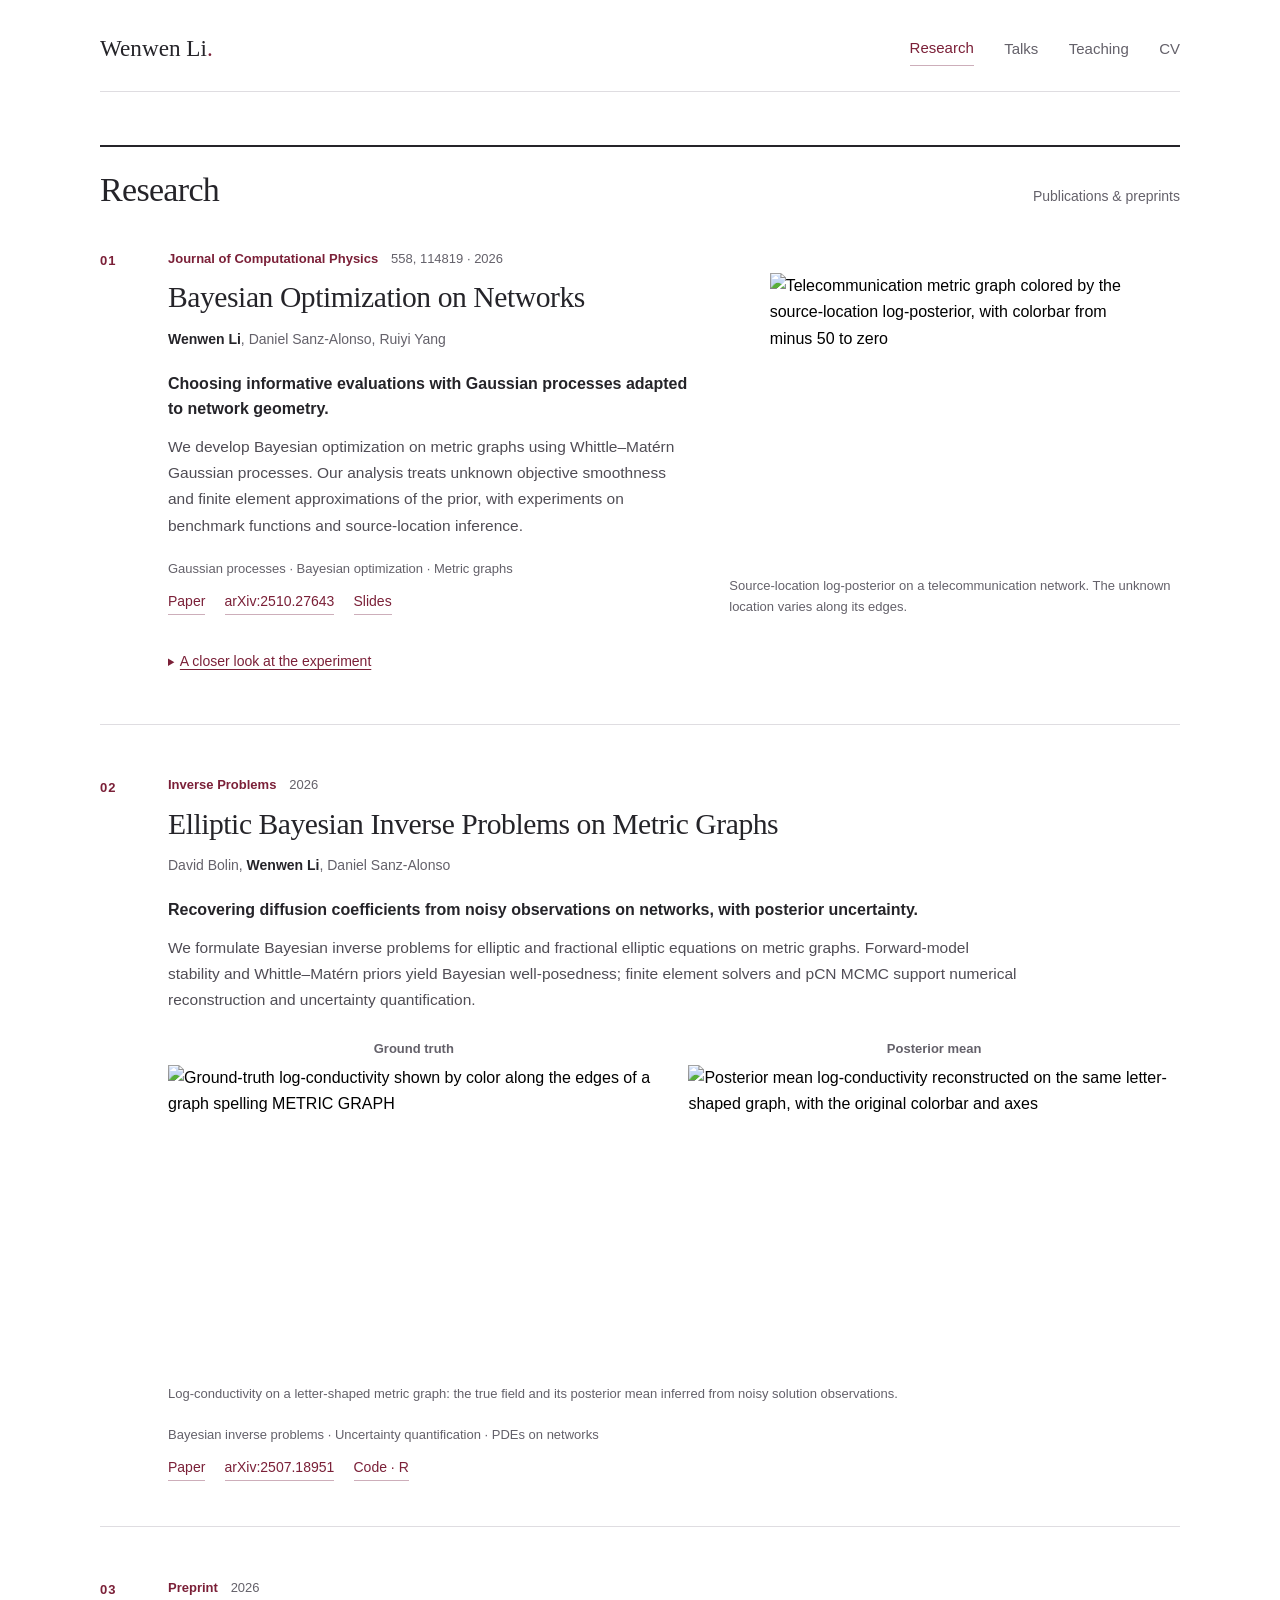
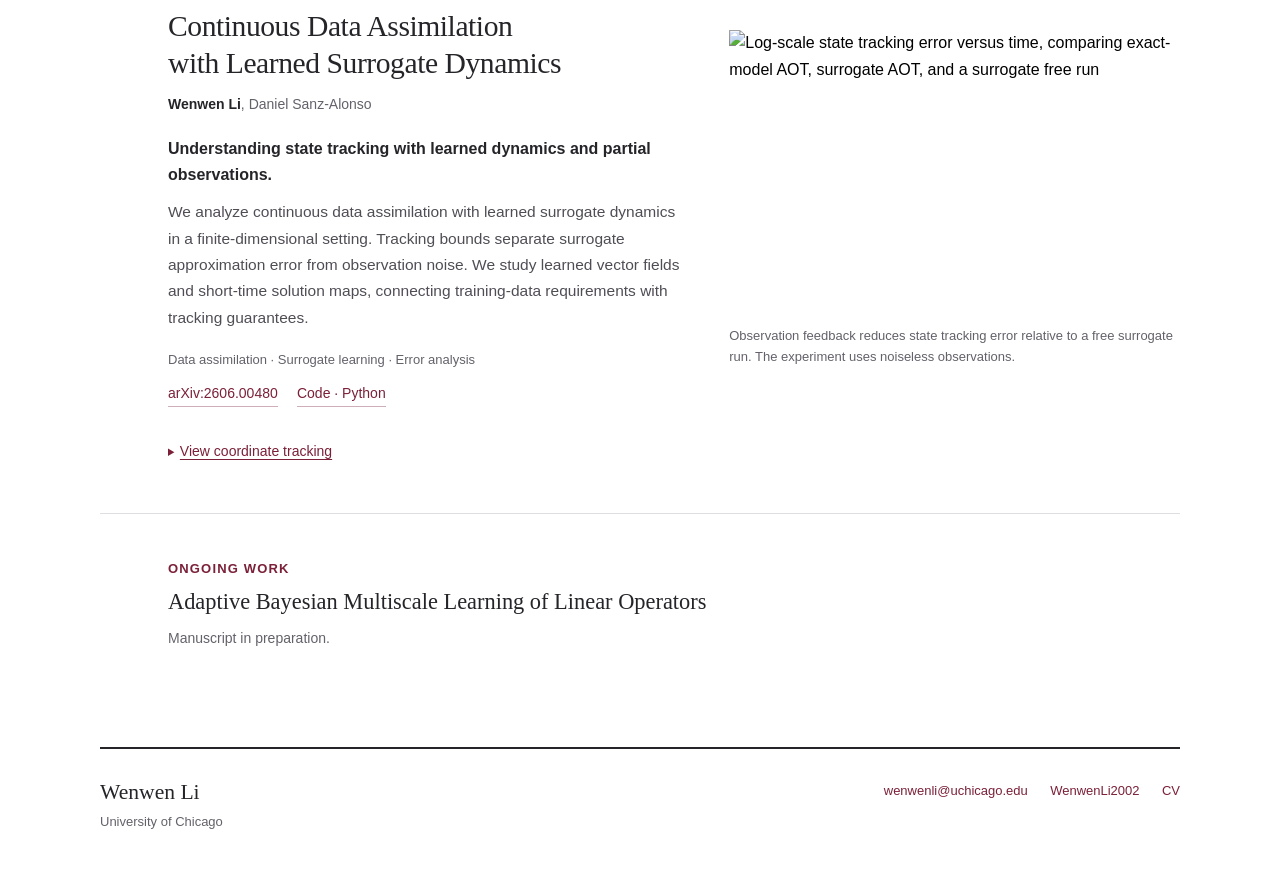
==== research.html @ 361564a6 "Add academic website pages and original editorial layout" ====
<!doctype html>
<html lang="en">
<head>
  <meta charset="utf-8">
  <meta name="viewport" content="width=device-width, initial-scale=1">
  <meta name="color-scheme" content="light">
  <title>Research · Wenwen Li</title>
  <meta name="description" content="Publications and preprints by Wenwen Li: Bayesian optimization on networks, elliptic Bayesian inverse problems, and continuous data assimilation with learned surrogate dynamics.">
  <link rel="canonical" href="https://wenwenli2002.github.io/research.html">
  <meta property="og:type" content="website">
  <meta property="og:title" content="Research · Wenwen Li">
  <meta property="og:description" content="Publications and preprints by Wenwen Li: Bayesian optimization on networks, elliptic Bayesian inverse problems, and continuous data assimilation with learned surrogate dynamics.">
  <meta property="og:url" content="https://wenwenli2002.github.io/research.html">
  <link rel="icon" type="image/svg+xml" href="data:image/svg+xml,%3Csvg xmlns='http://www.w3.org/2000/svg' viewBox='0 0 64 64'%3E%3Crect width='64' height='64' rx='8' fill='%237b2038'/%3E%3Ctext x='32' y='43' text-anchor='middle' fill='white' font-family='Georgia,serif' font-size='32'%3EWL%3C/text%3E%3C/svg%3E">
  <link rel="stylesheet" href="styles.css">
  <script src="site.js" defer></script>

  <script type="application/ld+json">{"@context": "https://schema.org", "@type": "WebPage", "name": "Research \u00b7 Wenwen Li", "url": "https://wenwenli2002.github.io/research.html", "mainEntity": {"@type": "Person", "name": "Wenwen Li", "url": "https://wenwenli2002.github.io/", "email": "mailto:wenwenli@uchicago.edu", "jobTitle": "PhD student", "affiliation": {"@type": "CollegeOrUniversity", "name": "University of Chicago"}, "sameAs": ["https://github.com/WenwenLi2002"]}}</script>
</head>
<body>
  <a class="skip-link" href="#main">Skip to content</a>
  <header class="site-header wrap">
    <a class="signature" href="index.html" aria-label="Wenwen Li, home">Wenwen Li<span class="signature-mark" aria-hidden="true">.</span></a>
    <nav aria-label="Main navigation">
      <a href="research.html" aria-current="page">Research</a>
      <a href="talks.html">Talks</a>
      <a href="teaching.html">Teaching</a>
      <a href="cv.html">CV</a>
    </nav>
  </header>
  <main id="main" class="wrap page-section">
    <section id="research" class="research" aria-labelledby="research-heading">
      <div class="section-heading">
        <h1 id="research-heading">Research</h1>
        <p>Publications &amp; preprints</p>
      </div>

      <article class="publication" aria-labelledby="bo-title">
        <div class="article-index" aria-hidden="true">01</div>
        <div class="article-main">
          <div class="research-grid">
            <div class="research-copy">
              <p class="venue"><a href="https://www.sciencedirect.com/science/article/abs/pii/S0021999126001695" target="_blank" rel="noopener">Journal of Computational Physics</a><span>558, 114819 · 2026</span></p>
              <h2 id="bo-title">Bayesian Optimization on Networks</h2>
              <p class="authors"><strong>Wenwen Li</strong>, <a href="https://sites.google.com/a/uchicago.edu/sanz-alonso/" target="_blank" rel="noopener">Daniel Sanz-Alonso</a>, <a href="https://ruiyiyang.github.io/" target="_blank" rel="noopener">Ruiyi Yang</a></p>
              <p class="takeaway">Choosing informative evaluations with Gaussian processes adapted to network geometry.</p>
              <p class="description">We develop Bayesian optimization on metric graphs using Whittle–Matérn Gaussian processes. Our analysis treats unknown objective smoothness and finite element approximations of the prior, with experiments on benchmark functions and source-location inference.</p>
              <p class="topics">Gaussian processes · Bayesian optimization · Metric graphs</p>
              <div class="paper-links">
                <a href="https://www.sciencedirect.com/science/article/abs/pii/S0021999126001695" target="_blank" rel="noopener">Paper</a>
                <a href="https://arxiv.org/abs/2510.27643" target="_blank" rel="noopener">arXiv:2510.27643</a>
                <a href="assets/Bayesian-Optimization-on-Networks-SIAM-AN26.pdf" target="_blank" rel="noopener">Slides</a>
              </div>
            </div>
            <figure class="research-figure network-figure">
              <button class="figure-button" data-figure="assets/bo-network.png" data-caption="Log-posterior for source-location inference on a telecommunication network. The unknown location varies continuously along the network’s edges." aria-label="Enlarge the network log-posterior figure">
                <img src="assets/bo-network.png" alt="Telecommunication metric graph colored by the source-location log-posterior, with colorbar from minus 50 to zero" width="455" height="357" loading="lazy">
              </button>
              <figcaption>Source-location log-posterior on a telecommunication network. The unknown location varies along its edges.</figcaption>
            </figure>
          </div>
          <details class="experiment-detail">
            <summary>A closer look at the experiment</summary>
            <div class="experiment-content">
              <button class="figure-button small-result" data-figure="assets/bo-reach-rate.png" data-caption="GP–TS reach rates in the network source-location experiment: 96% for the graph-based SPDE prior and 14% for the Euclidean prior." aria-label="Enlarge the GP–TS reach-rate comparison">
                <img src="assets/bo-reach-rate.png" alt="GP–TS reach-rate comparison: Euclidean prior 14 percent, graph-based SPDE prior 96 percent" width="305" height="294" loading="lazy">
              </button>
              <p>In this source-location experiment, Gaussian process Thompson sampling with the graph-based prior reaches the prescribed regret tolerance in <strong>96% of trials</strong>, compared with <strong>14%</strong> for the Euclidean prior. This comparison illustrates the value of respecting the domain’s geometry in this setting.</p>
            </div>
          </details>
        </div>
      </article>

      <article class="publication" aria-labelledby="elliptic-title">
        <div class="article-index" aria-hidden="true">02</div>
        <div class="article-main">
          <div class="article-heading">
            <p class="venue"><a href="https://doi.org/10.1088/1361-6420/ae544e" target="_blank" rel="noopener">Inverse Problems</a><span>2026</span></p>
            <h2 id="elliptic-title">Elliptic Bayesian Inverse Problems on Metric Graphs</h2>
            <p class="authors"><a href="https://www.kaust.edu.sa/en/study/faculty/david-bolin" target="_blank" rel="noopener">David Bolin</a>, <strong>Wenwen Li</strong>, <a href="https://sites.google.com/a/uchicago.edu/sanz-alonso/" target="_blank" rel="noopener">Daniel Sanz-Alonso</a></p>
          </div>
          <p class="takeaway">Recovering diffusion coefficients from noisy observations on networks, with posterior uncertainty.</p>
          <p class="description wide-copy">We formulate Bayesian inverse problems for elliptic and fractional elliptic equations on metric graphs. Forward-model stability and Whittle–Matérn priors yield Bayesian well-posedness; finite element solvers and pCN MCMC support numerical reconstruction and uncertainty quantification.</p>
          <div class="paired-figures">
            <figure class="research-figure">
              <p class="figure-label">Ground truth</p>
              <button class="figure-button" data-figure="assets/elliptic-truth.png" data-caption="Ground-truth log-conductivity u on the letter-shaped metric graph." aria-label="Enlarge the ground-truth log-conductivity figure">
                <img src="assets/elliptic-truth.png" alt="Ground-truth log-conductivity shown by color along the edges of a graph spelling METRIC GRAPH" width="1150" height="722" loading="lazy">
              </button>
            </figure>
            <figure class="research-figure">
              <p class="figure-label">Posterior mean</p>
              <button class="figure-button" data-figure="assets/elliptic-posterior.png" data-caption="Posterior mean of the log-conductivity u, inferred from noisy solution observations." aria-label="Enlarge the posterior mean reconstruction">
                <img src="assets/elliptic-posterior.png" alt="Posterior mean log-conductivity reconstructed on the same letter-shaped graph, with the original colorbar and axes" width="1150" height="722" loading="lazy">
              </button>
            </figure>
          </div>
          <p class="shared-caption">Log-conductivity on a letter-shaped metric graph: the true field and its posterior mean inferred from noisy solution observations.</p>
          <p class="topics">Bayesian inverse problems · Uncertainty quantification · PDEs on networks</p>
          <div class="paper-links">
            <a href="https://doi.org/10.1088/1361-6420/ae544e" target="_blank" rel="noopener">Paper</a>
            <a href="https://arxiv.org/abs/2507.18951" target="_blank" rel="noopener">arXiv:2507.18951</a>
            <a href="https://github.com/WenwenLi2002/Bayesian-Inverse-Problems-on-Metric-Graphs" target="_blank" rel="noopener" aria-label="R reference code for elliptic Bayesian inverse problems">Code · R</a>
          </div>
        </div>
      </article>

      <article class="publication" aria-labelledby="cda-title">
        <div class="article-index" aria-hidden="true">03</div>
        <div class="article-main">
          <div class="research-grid">
            <div class="research-copy">
              <p class="venue">Preprint<span>2026</span></p>
              <h2 id="cda-title">Continuous Data Assimilation with Learned Surrogate Dynamics</h2>
              <p class="authors"><strong>Wenwen Li</strong>, <a href="https://sites.google.com/a/uchicago.edu/sanz-alonso/" target="_blank" rel="noopener">Daniel Sanz-Alonso</a></p>
              <p class="takeaway">Understanding state tracking with learned dynamics and partial observations.</p>
              <p class="description">We analyze continuous data assimilation with learned surrogate dynamics in a finite-dimensional setting. Tracking bounds separate surrogate approximation error from observation noise. We study learned vector fields and short-time solution maps, connecting training-data requirements with tracking guarantees.</p>
              <p class="topics">Data assimilation · Surrogate learning · Error analysis</p>
              <div class="paper-links">
                <a href="https://arxiv.org/abs/2606.00480" target="_blank" rel="noopener">arXiv:2606.00480</a>
                <a href="https://github.com/WenwenLi2002/continuous-data-assimilation-with-surrogate-dynamics" target="_blank" rel="noopener" aria-label="Python reference code for continuous data assimilation">Code · Python</a>
              </div>
            </div>
            <figure class="research-figure tracking-figure">
              <button class="figure-button" data-figure="assets/cda-tracking-error.png" data-caption="State tracking error in a noiseless-observation solution-map experiment. Blue: exact-model AOT. Orange: learned-surrogate AOT. Green: surrogate free run. Curves are medians; shaded bands show the interquartile range." aria-label="Enlarge the state tracking error comparison">
                <img src="assets/cda-tracking-error.png" alt="Log-scale state tracking error versus time, comparing exact-model AOT, surrogate AOT, and a surrogate free run" width="808" height="508" loading="lazy">
              </button>
              <figcaption>Observation feedback reduces state tracking error relative to a free surrogate run. The experiment uses noiseless observations.</figcaption>
            </figure>
          </div>
          <details class="experiment-detail">
            <summary>View coordinate tracking</summary>
            <figure class="coordinate-result">
              <button class="figure-button" data-figure="assets/cda-coordinate-tracking.png" data-caption="Coordinates x₁, x₂, and x₃ with exact-model AOT, learned-surrogate AOT, and a surrogate free run. Black is the reference trajectory; colored curves correspond to different initializations. Noiseless-observation solution-map experiment." aria-label="Enlarge the coordinate tracking comparison">
                <img src="assets/cda-coordinate-tracking.png" alt="Nine-panel comparison of three state coordinates: exact-model AOT, surrogate AOT, and free surrogate trajectories" width="1571" height="749" loading="lazy">
              </button>
              <figcaption>State coordinates across different initializations. Black denotes the reference trajectory; observation feedback keeps the estimated trajectories close to it in this experiment.</figcaption>
            </figure>
          </details>
        </div>
      </article>

      <div class="ongoing-work">
        <p class="eyebrow">Ongoing work</p>
        <h2>Adaptive Bayesian Multiscale Learning of Linear Operators</h2>
        <p class="muted">Manuscript in preparation.</p>
      </div>
    </section>
  </main>
  <footer class="wrap site-footer">
    <div><span class="footer-name">Wenwen Li</span><p>University of Chicago</p></div>
    <div class="footer-links"><a href="mailto:wenwenli@uchicago.edu">wenwenli@uchicago.edu</a><a href="https://github.com/WenwenLi2002" target="_blank" rel="noopener">WenwenLi2002</a><a href="assets/Wenwen-Li-CV.pdf" target="_blank" rel="noopener">CV</a></div>
  </footer>
  <dialog id="figure-dialog" aria-labelledby="figure-dialog-title">
    <div class="dialog-header"><h2 id="figure-dialog-title">Research figure</h2><button type="button" id="close-figure">Close</button></div>
    <img id="enlarged-figure" alt="">
    <p id="figure-caption"></p>
  </dialog>
</body>
</html>
---- styles.css ----
:root{--ink:#252429;--muted:#64616a;--accent:#7b2038;--line:#dfdde1;--paper:#fff;--soft:#f6f5f7;--serif:Georgia,"Times New Roman",serif;--sans:Inter,-apple-system,BlinkMacSystemFont,"Segoe UI",Arial,sans-serif}
*{box-sizing:border-box}
html{scroll-behavior:smooth;scroll-padding-top:32px}
body{margin:0;background:var(--paper);color:var(--ink);font:16px/1.65 var(--sans);-webkit-font-smoothing:antialiased}
button,input{font:inherit}
img{max-width:100%;height:auto;display:block}
a{color:var(--accent);text-decoration-thickness:1px;text-underline-offset:3px}
a:hover{text-decoration:underline;color:#541527}
a:focus-visible,button:focus-visible,summary:focus-visible{outline:2px solid var(--accent);outline-offset:5px;border-radius:2px}
p{margin:0 0 16px}
h1,h2,h3{font-family:var(--serif);font-weight:400;line-height:1.2;margin:0;color:var(--ink)}
.wrap{width:min(1080px,calc(100% - 96px));margin-inline:auto}
.skip-link{position:absolute;left:16px;top:-96px;background:white;padding:8px 16px;z-index:10}
.skip-link:focus{top:16px}
.site-header{display:flex;justify-content:space-between;align-items:center;gap:32px;padding-block:32px 25.6px;border-bottom:1px solid var(--line)}
.signature{font:23.2px var(--serif);color:var(--ink);text-decoration:none;white-space:nowrap}
.signature-mark{color:var(--accent)}
nav{display:flex;align-items:center;gap:30.4px;flex-wrap:wrap;font-size:15px}
nav a{color:var(--muted);text-decoration:none;padding:4px 0}
nav a:hover{color:var(--accent)}
.intro{display:grid;grid-template-columns:minmax(0,1fr) 232px;gap:88px;padding-block:70.4px 60.8px;align-items:start}
.eyebrow{font-size:13px;letter-spacing:.09em;text-transform:uppercase;color:var(--accent);margin-bottom:12.8px;font-weight:600}
h1{font-size:clamp(48px,5vw,68px);letter-spacing:-.025em;margin-bottom:11.2px}
.affiliation{color:var(--muted);margin-bottom:24px;font-size:17px}
.affiliation a{color:inherit;text-decoration:none}
.intro-copy>p:not(.eyebrow):not(.affiliation):not(.computing){max-width:650px}
.portrait{margin:19.2px 0 0}
.portrait img{width:232px;height:290px;object-fit:cover;object-position:50% 45%;border-radius:2px}
.contact-links{display:flex;flex-wrap:wrap;gap:22.4px;margin-top:24px;font-size:15px}
.contact-links a{text-decoration:none;border-bottom:1px solid #cdaeba}
.computing{font-size:14px;color:var(--muted);margin-top:17.6px;margin-bottom:0}
.computing span{color:var(--ink);margin-right:12.8px;font-weight:500}
.section-heading{display:flex;align-items:baseline;justify-content:space-between;gap:16px;border-top:2px solid var(--ink);padding-top:22.4px;margin-bottom:32px}
.section-heading h1,.section-heading h2{font-size:34px;letter-spacing:-.02em}
.section-heading>p{font-size:14px;color:var(--muted);margin:0}
.publication{display:grid;grid-template-columns:40px minmax(0,1fr);gap:28px;padding-block:6.4px 44.8px;margin-bottom:44px;border-bottom:1px solid var(--line)}
.article-index{font-size:13px;color:var(--accent);letter-spacing:.08em;padding-top:1.6px;font-weight:600}
.article-main{min-width:0}
.research-grid{display:grid;grid-template-columns:minmax(0,1.16fr) minmax(0,1fr);gap:38.4px;align-items:start}
.venue{color:var(--accent);font-size:13px;font-weight:600;display:flex;flex-wrap:wrap;gap:12.8px;margin-bottom:11.2px;line-height:1.5}
.venue a{color:inherit;text-decoration:none}
.venue span{color:var(--muted);font-weight:400}
.publication h2{font-size:29.6px;line-height:1.24;letter-spacing:-.015em;margin-bottom:12.8px;text-wrap:balance}
.authors{font-size:14px;color:var(--muted);line-height:1.55;margin-bottom:20px}
.authors a{color:inherit;text-decoration:none}
.authors a:hover{color:var(--accent);text-decoration:underline}
.authors strong{font-weight:600;color:var(--ink)}
.takeaway{font-size:16px;font-weight:600;line-height:1.6;margin-bottom:12px}
.description{color:#504d55;font-size:15.5px;line-height:1.7;margin-bottom:17.6px}
.topics{color:var(--muted);font-size:13px;margin:18.4px 0 11.2px}
.paper-links{display:flex;flex-wrap:wrap;gap:7.2px 19.2px;font-size:14px}
.paper-links a{text-decoration:none;border-bottom:1px solid #cdaeba;padding-bottom:1px}
.research-figure{margin:0;min-width:0}
.network-figure{margin-top:24px}
.tracking-figure{margin-top:52.8px}
.figure-button{display:block;width:100%;padding:0;border:0;background:transparent;cursor:zoom-in;text-align:inherit}
.figure-button img{width:100%;height:auto}
.network-figure .figure-button{max-width:370px;margin-inline:auto}
figcaption,.shared-caption{font-size:13px;line-height:1.6;color:var(--muted);margin:12.8px 0 0}
.experiment-detail{margin-top:27.2px;font-size:14px;color:var(--muted)}
summary{cursor:pointer;width:fit-content;color:var(--accent);padding:5.6px 0;text-decoration:underline;text-underline-offset:3px}
summary::marker{font-size:11.2px;color:var(--accent)}
.experiment-content{display:grid;grid-template-columns:220px minmax(0,1fr);gap:32px;align-items:center;margin-top:20.8px;max-width:780px}
.experiment-content>p{font-size:15px;line-height:1.7;margin:0}
.coordinate-result{margin:20.8px 0 0}
.article-heading{max-width:900px}
.wide-copy{max-width:850px}
.paired-figures{display:grid;grid-template-columns:1fr 1fr;gap:28.8px;margin-top:24px}
.figure-label{font-size:13px;font-weight:600;color:var(--muted);margin-bottom:5.6px;text-align:center}
.shared-caption{max-width:860px;margin-top:11.2px}
.ongoing-work{margin-left:calc(40px + 28px);padding-bottom:44.8px}
.ongoing-work h2{font-size:22.4px;margin-bottom:10.4px}
.ongoing-work .eyebrow{margin-bottom:9.6px}
.muted{color:var(--muted)}
.ongoing-work .muted{font-size:14px;margin:0}
.lower-section{margin-top:38.4px}
.lower-section .section-heading{border-top:1px solid var(--line);margin-bottom:14.4px;padding-top:22.4px}
.talk-list,.teaching-list{list-style:none;margin:0;padding:0}
.talk-list li{display:flex;justify-content:space-between;gap:32px;border-bottom:1px solid var(--line);padding:17.6px 0}
.talk-list h2,.teaching-list h2{font:500 16px/1.55 var(--sans);margin:0 0 4px}
.talk-list p,.teaching-list p{font-size:14px;color:var(--muted);margin:0}
.talk-list time{font-size:13px;color:var(--muted);white-space:nowrap;padding-top:4px}
.inline-resource{margin-left:11.2px;font-size:13px}
.teaching-list li{display:grid;grid-template-columns:110px minmax(0,1fr);gap:24px;padding:19.2px 0;border-bottom:1px solid var(--line)}
.course-code{font-size:13px;color:var(--accent);line-height:1.6;font-variant-numeric:tabular-nums}
.teaching-list h2 a{color:var(--ink);text-decoration:none}
.teaching-list h2 a:hover{color:var(--accent);text-decoration:underline}
.background-grid{display:grid;grid-template-columns:1fr 1fr;gap:64px;padding-top:11.2px}
.background-grid h3{font:500 16px/1.6 var(--sans);margin-bottom:4px}
.background-grid p{font-size:15px;line-height:1.7}
.site-footer{display:flex;justify-content:space-between;gap:32px;margin-top:52.8px;padding-block:30.4px 40px;border-top:2px solid var(--ink);font-size:13px;color:var(--muted)}
.footer-name{font:21.6px var(--serif);color:var(--ink)}
.site-footer p{margin:5.6px 0 0}
.footer-links{display:flex;gap:22.4px;align-items:start;flex-wrap:wrap}
.footer-links a{text-decoration:none}
dialog{border:1px solid var(--line);border-radius:4px;padding:20.8px;max-width:min(1200px,94vw);max-height:92vh;width:fit-content;background:white;color:var(--ink);overflow:auto}
dialog::backdrop{background:rgba(27,24,30,.65)}
.dialog-header{display:flex;justify-content:space-between;align-items:center;gap:32px;margin-bottom:16px}
.dialog-header h2{font-size:23.2px}
.dialog-header button{border:1px solid var(--line);border-radius:3px;background:white;color:var(--accent);padding:5.6px 12px;cursor:pointer;font-size:14px}
#enlarged-figure{max-height:72vh;width:auto;max-width:100%;object-fit:contain;margin-inline:auto}
#figure-caption{max-width:950px;font-size:14px;color:var(--muted);margin:16px 0 0;line-height:1.6}
@media(min-width:1500px){.wrap{width:1080px}}
@media(max-width:900px){.wrap{width:calc(100% - 64px)}
.intro{gap:40px;grid-template-columns:minmax(0,1fr) 190px}
.portrait img{width:190px;height:238px}
.research-grid{gap:28.8px;grid-template-columns:1.05fr 1fr}
.publication{gap:17.6px;grid-template-columns:28px minmax(0,1fr)}
.publication h2{font-size:26.4px}
.ongoing-work{margin-left:calc(28px + 17.6px)}
.section-heading{flex-wrap:wrap}
.section-heading>p{font-size:13px}
.background-grid{gap:32px}}
@media(max-width:700px){.wrap{width:calc(100% - 40px)}
.site-header{padding-block:20.8px;gap:16px;align-items:start}
.signature{font-size:19.2px;margin-top:2.4px}
nav{gap:5.6px 16px;justify-content:flex-end;max-width:250px;font-size:14px}
.intro{grid-template-columns:1fr;gap:24px;padding-block:38.4px 41.6px}
.portrait{grid-row:1;margin:0}
.portrait img{width:160px;height:200px}
.eyebrow{font-size:12px}
h1{font-size:50.4px}
.affiliation{font-size:16px}
.intro-copy{min-width:0}
.contact-links{gap:19.2px;font-size:14px}
.section-heading h1,.section-heading h2{font-size:30.4px}
.section-heading{gap:8px;margin-bottom:24px}
.publication{grid-template-columns:1fr;gap:9.6px;margin-bottom:35.2px;padding-bottom:35.2px}
.article-index{padding:0}
.research-grid{grid-template-columns:1fr;gap:22.4px}
.publication h2{font-size:28.8px}
.network-figure,.tracking-figure{margin-top:0}
.research-figure{max-width:550px}
.network-figure{max-width:370px;margin-inline:auto}
.paired-figures{grid-template-columns:1fr;gap:22.4px}
.paired-figures .research-figure{max-width:550px}
.paired-figures img{width:100%}
.experiment-content{grid-template-columns:1fr;gap:16px}
.small-result{max-width:270px;margin-inline:auto}
.ongoing-work{margin-left:0;padding-bottom:19.2px}
.ongoing-work h2{font-size:20.8px}
.talk-list li{gap:16px}
.talk-list time{font-size:12px}
.teaching-list li{grid-template-columns:78px minmax(0,1fr);gap:12.8px}
.course-code{font-size:12px}
.background-grid{grid-template-columns:1fr;gap:8px}
.site-footer{flex-direction:column;gap:17.6px}
.footer-links{gap:6.4px 19.2px}
.footer-links a:first-child{flex-basis:100%}
dialog{padding:12.8px;max-width:96vw}
.dialog-header h2{font-size:19.2px}
#figure-caption{font-size:13px}}
@media(prefers-reduced-motion:reduce){html{scroll-behavior:auto}}

nav a[aria-current="page"]{color:var(--accent);border-bottom:1px solid #cdaeba}
.page-section{padding-top:52.8px;min-height:calc(100vh - 286px)}
.page-section>.lower-section{margin-top:0}
.section-heading h1{margin-bottom:0}
.page-section .lower-section .section-heading{border-top:2px solid var(--ink);margin-bottom:32px}
.contact-links{gap:12px 24px;align-items:baseline}
.contact-links a{white-space:nowrap}
.cv-copy{max-width:650px;color:var(--muted);margin-bottom:24px}
.cv-actions{display:flex;gap:20px;flex-wrap:wrap;margin-bottom:32px}
.cv-preview{width:100%;height:1050px;border:1px solid var(--line);background:var(--soft)}
@media(max-width:700px){.page-section{padding-top:38.4px}.contact-links{gap:10px 22px}.cv-preview{height:720px}}
@media print{.site-header nav,.site-footer,.skip-link,dialog,.figure-button::after{display:none}.wrap{width:100%}.intro,.page-section{padding-top:0}.publication{break-inside:avoid}.cv-preview{display:none}}
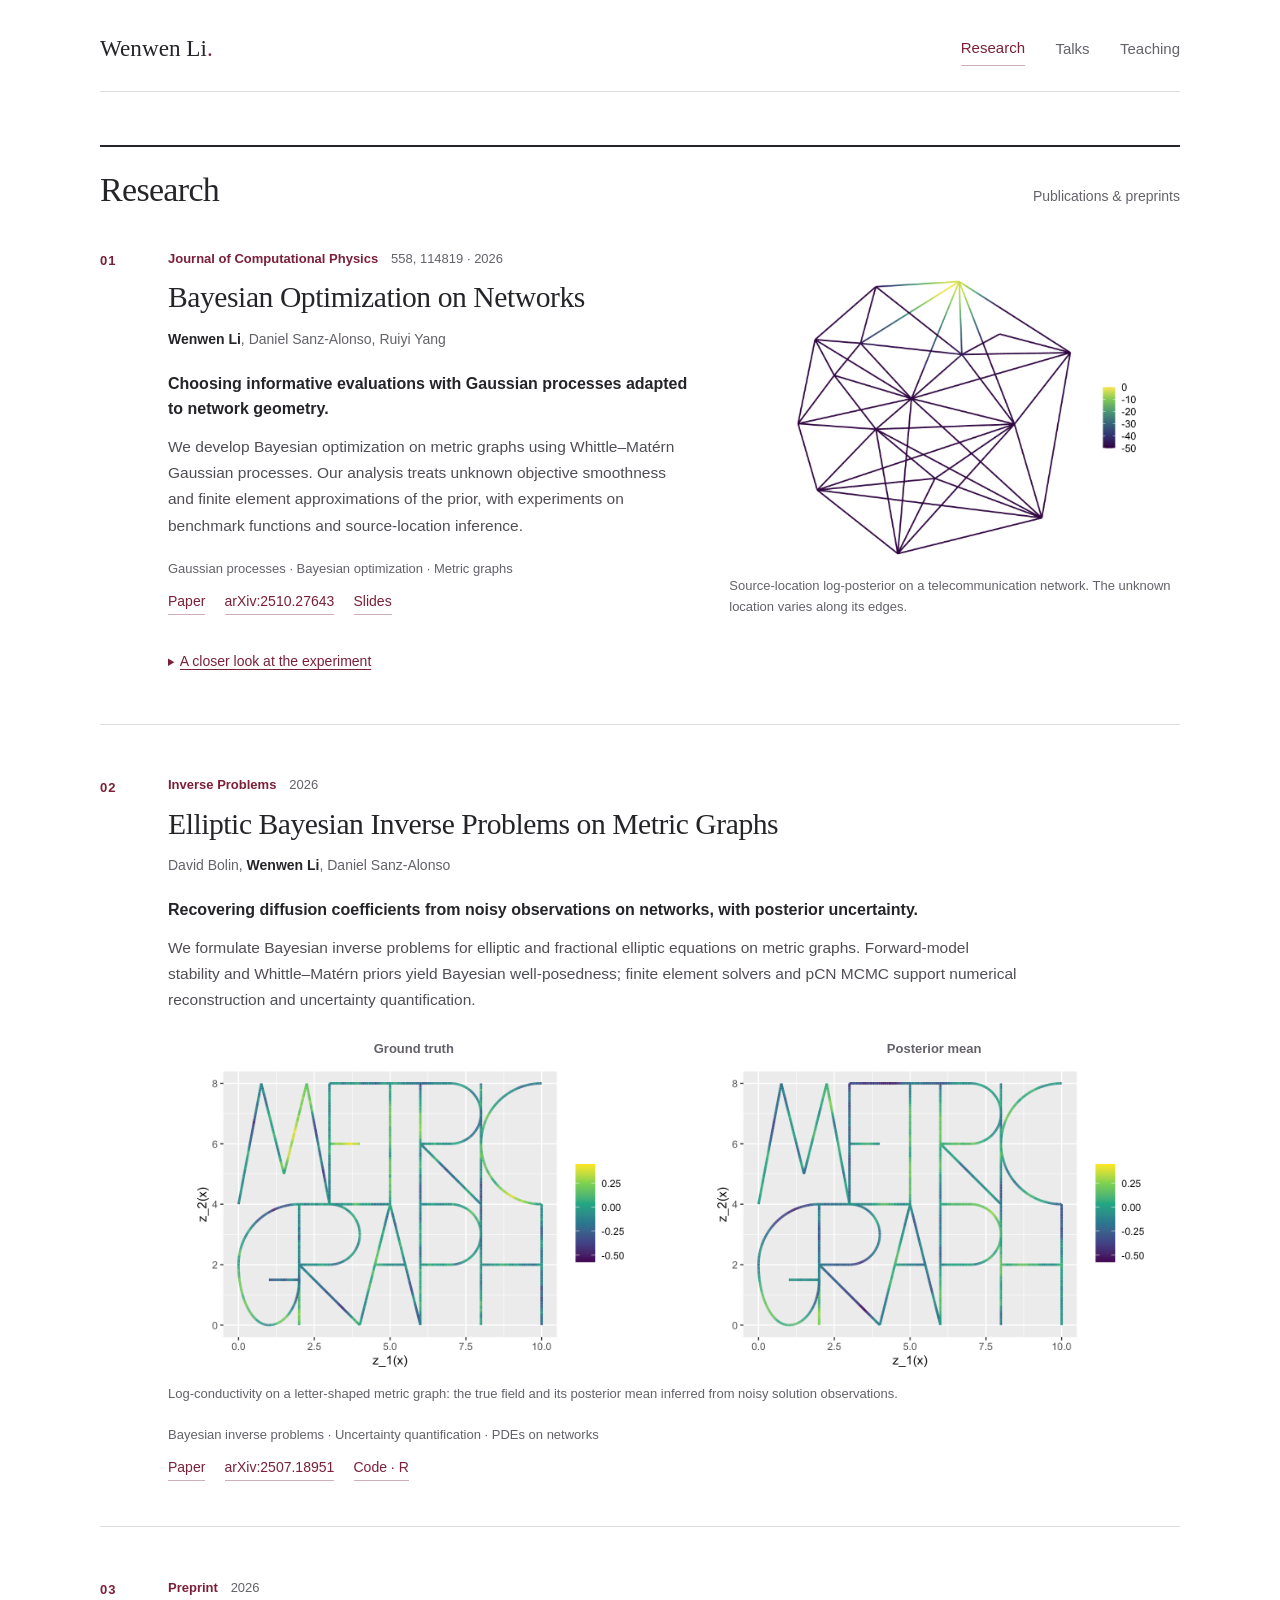
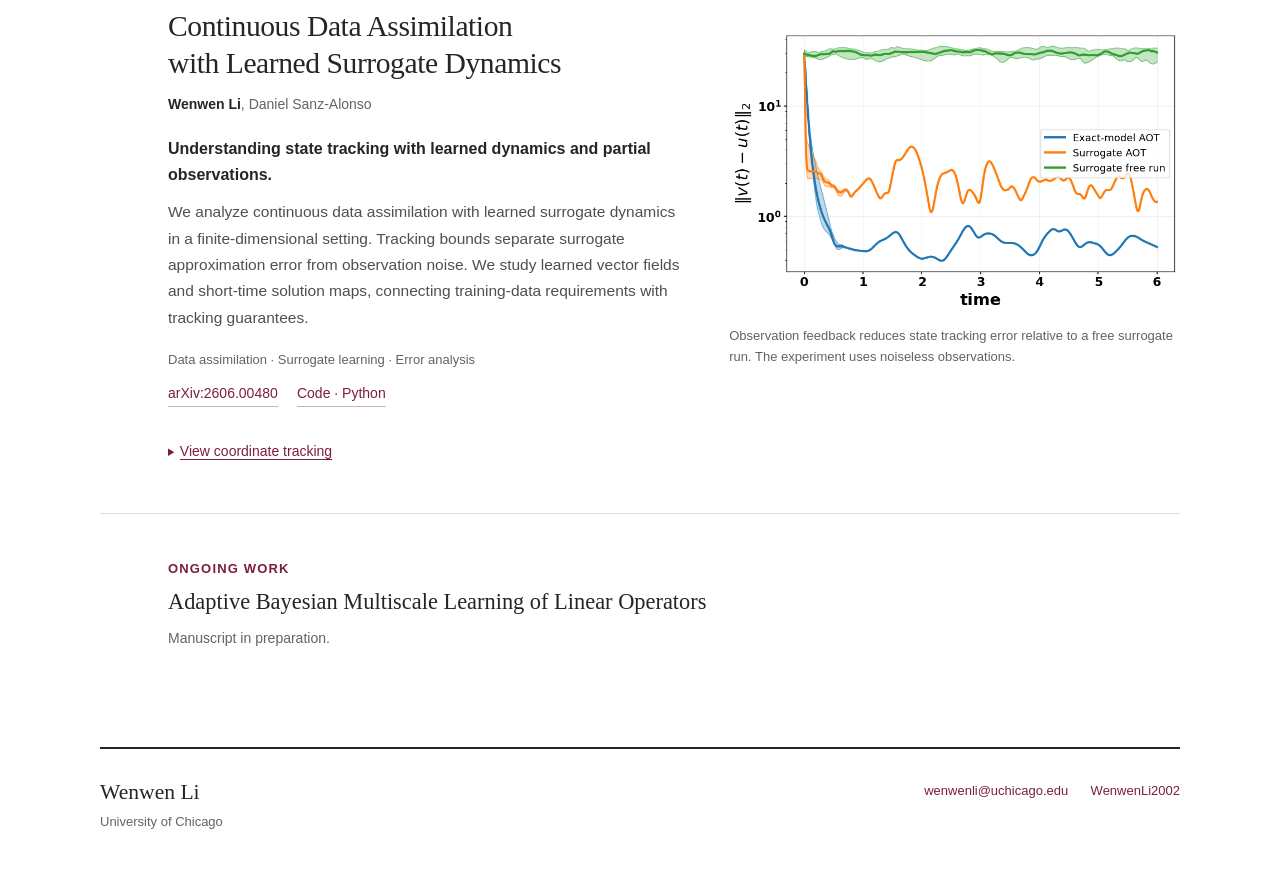
==== commit 7af04435: "Remove CV navigation and download links from website" ====
--- a/research.html
+++ b/research.html
@@ -25,7 +25,7 @@
       <a href="research.html" aria-current="page">Research</a>
       <a href="talks.html">Talks</a>
       <a href="teaching.html">Teaching</a>
-      <a href="cv.html">CV</a>
+      
     </nav>
   </header>
   <main id="main" class="wrap page-section">
@@ -149,7 +149,7 @@
   </main>
   <footer class="wrap site-footer">
     <div><span class="footer-name">Wenwen Li</span><p>University of Chicago</p></div>
-    <div class="footer-links"><a href="mailto:wenwenli@uchicago.edu">wenwenli@uchicago.edu</a><a href="https://github.com/WenwenLi2002" target="_blank" rel="noopener">WenwenLi2002</a><a href="assets/Wenwen-Li-CV.pdf" target="_blank" rel="noopener">CV</a></div>
+    <div class="footer-links"><a href="mailto:wenwenli@uchicago.edu">wenwenli@uchicago.edu</a><a href="https://github.com/WenwenLi2002" target="_blank" rel="noopener">WenwenLi2002</a></div>
   </footer>
   <dialog id="figure-dialog" aria-labelledby="figure-dialog-title">
     <div class="dialog-header"><h2 id="figure-dialog-title">Research figure</h2><button type="button" id="close-figure">Close</button></div>
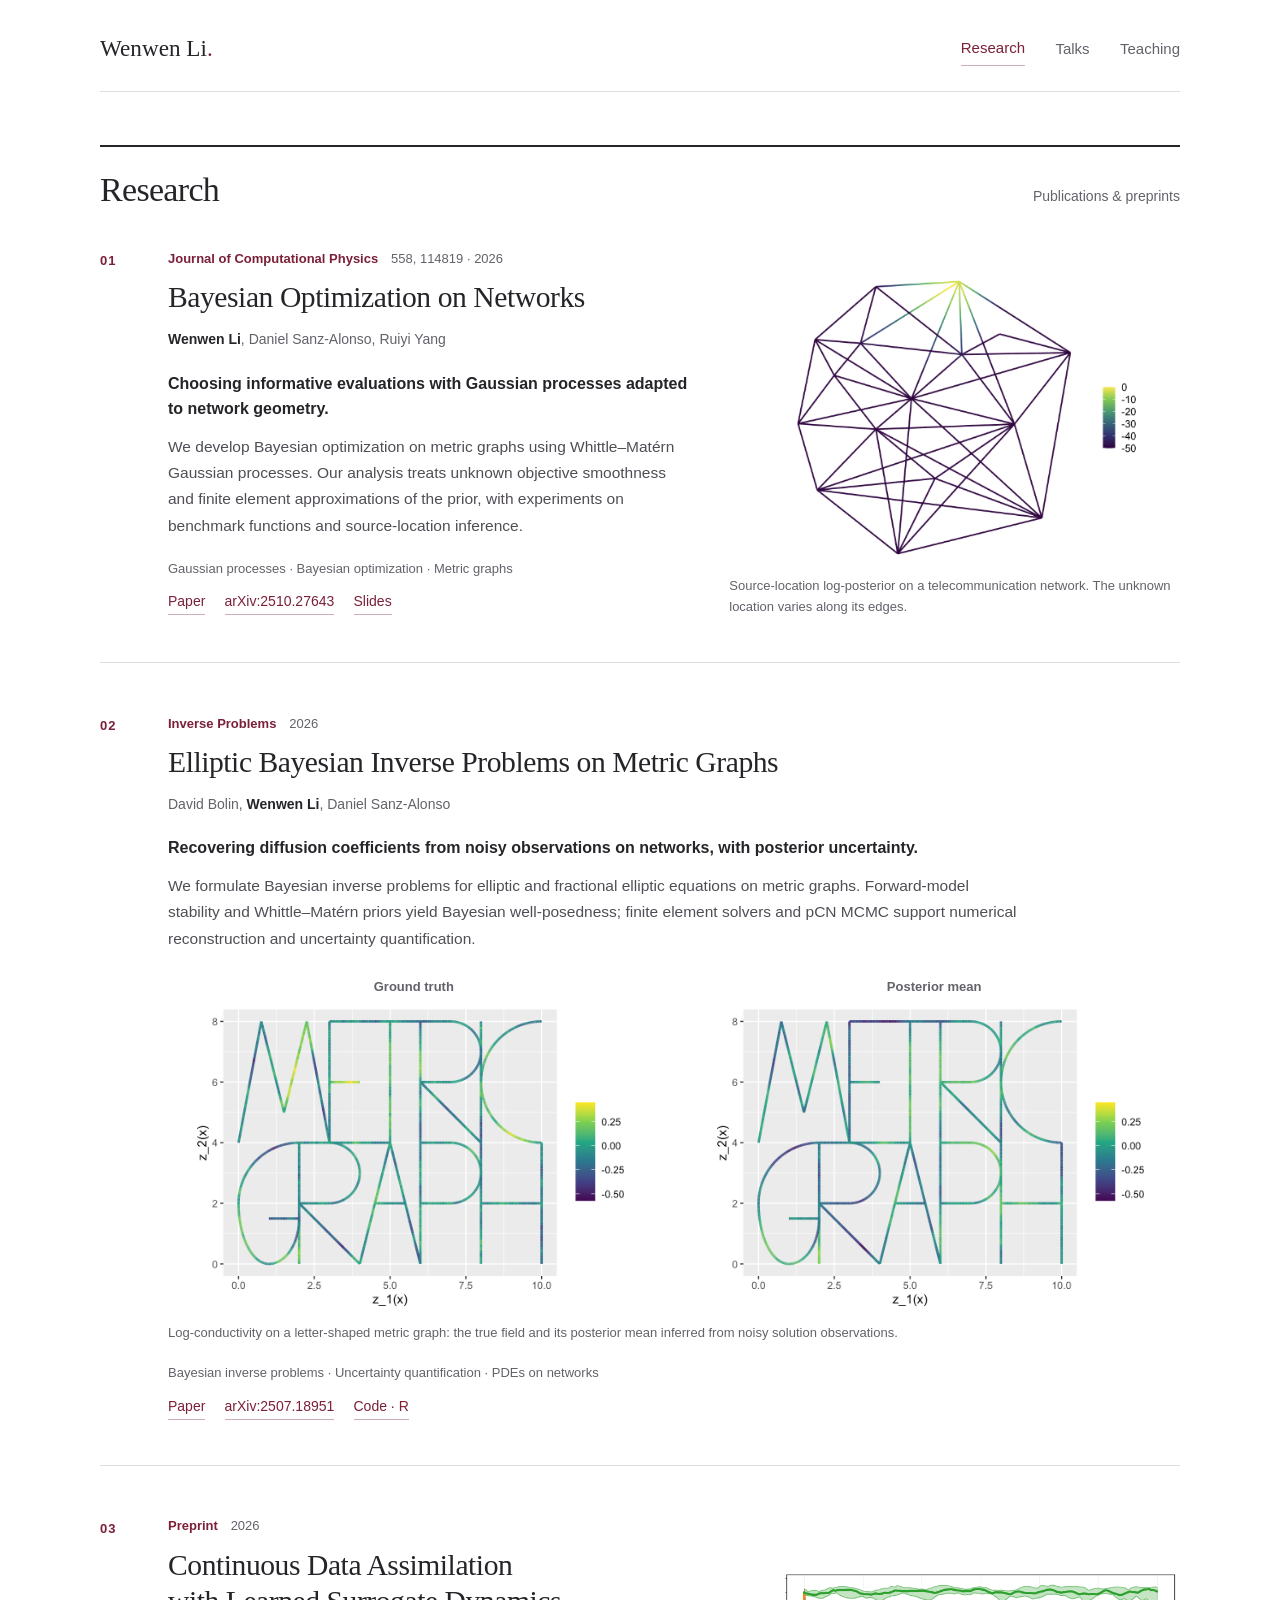
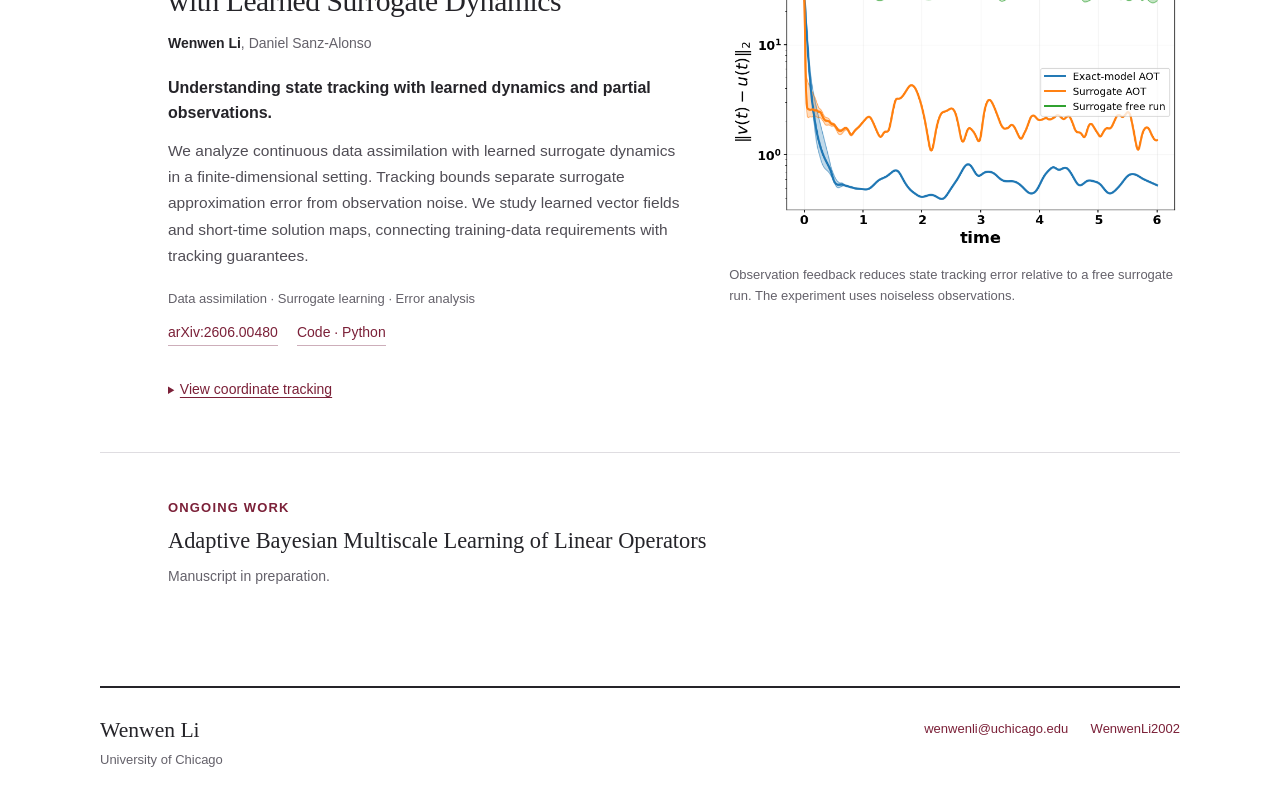
==== commit f137d3b5: "Remove GP-TS reach-rate comparison from research page" ====
--- a/research.html
+++ b/research.html
@@ -59,15 +59,6 @@
               <figcaption>Source-location log-posterior on a telecommunication network. The unknown location varies along its edges.</figcaption>
             </figure>
           </div>
-          <details class="experiment-detail">
-            <summary>A closer look at the experiment</summary>
-            <div class="experiment-content">
-              <button class="figure-button small-result" data-figure="assets/bo-reach-rate.png" data-caption="GP–TS reach rates in the network source-location experiment: 96% for the graph-based SPDE prior and 14% for the Euclidean prior." aria-label="Enlarge the GP–TS reach-rate comparison">
-                <img src="assets/bo-reach-rate.png" alt="GP–TS reach-rate comparison: Euclidean prior 14 percent, graph-based SPDE prior 96 percent" width="305" height="294" loading="lazy">
-              </button>
-              <p>In this source-location experiment, Gaussian process Thompson sampling with the graph-based prior reaches the prescribed regret tolerance in <strong>96% of trials</strong>, compared with <strong>14%</strong> for the Euclidean prior. This comparison illustrates the value of respecting the domain’s geometry in this setting.</p>
-            </div>
-          </details>
         </div>
       </article>
 
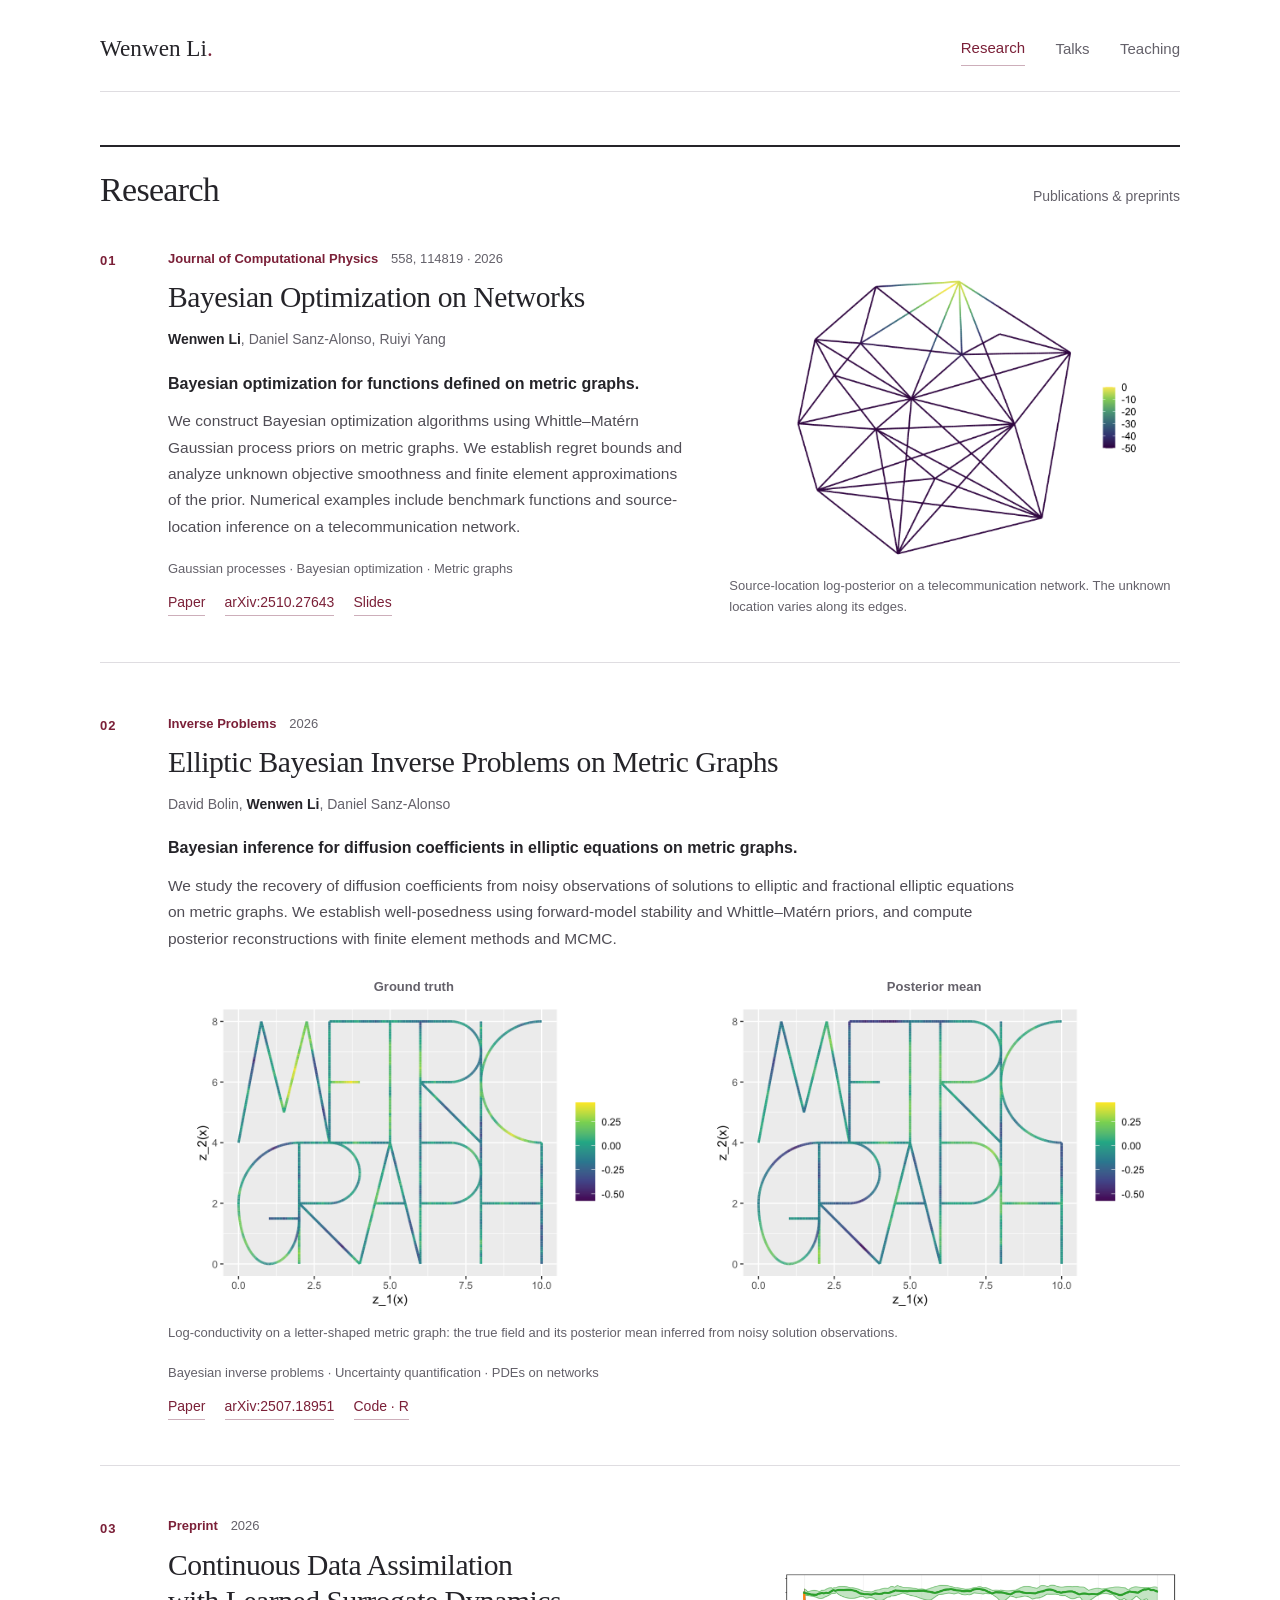
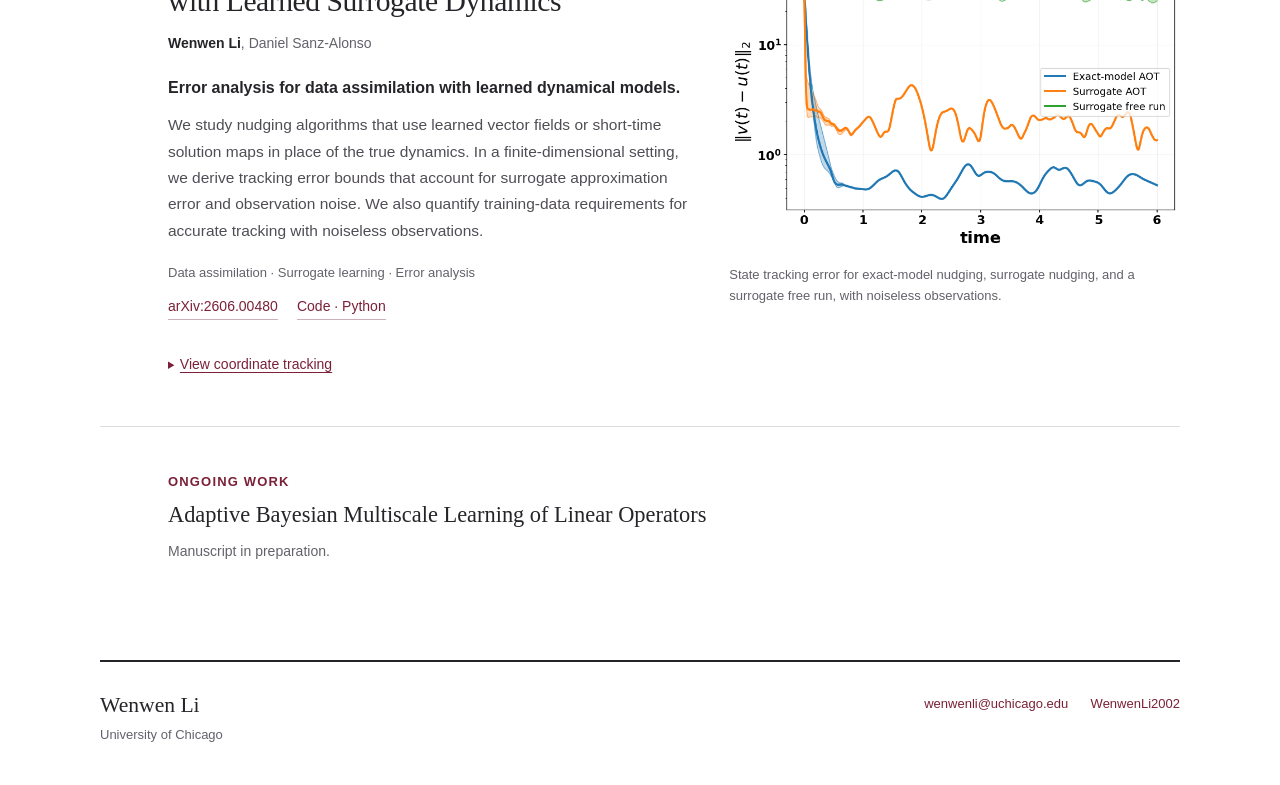
==== commit 82aee1d2: "Refine research interests and academic descriptions" ====
--- a/research.html
+++ b/research.html
@@ -43,8 +43,8 @@
               <p class="venue"><a href="https://www.sciencedirect.com/science/article/abs/pii/S0021999126001695" target="_blank" rel="noopener">Journal of Computational Physics</a><span>558, 114819 · 2026</span></p>
               <h2 id="bo-title">Bayesian Optimization on Networks</h2>
               <p class="authors"><strong>Wenwen Li</strong>, <a href="https://sites.google.com/a/uchicago.edu/sanz-alonso/" target="_blank" rel="noopener">Daniel Sanz-Alonso</a>, <a href="https://ruiyiyang.github.io/" target="_blank" rel="noopener">Ruiyi Yang</a></p>
-              <p class="takeaway">Choosing informative evaluations with Gaussian processes adapted to network geometry.</p>
-              <p class="description">We develop Bayesian optimization on metric graphs using Whittle–Matérn Gaussian processes. Our analysis treats unknown objective smoothness and finite element approximations of the prior, with experiments on benchmark functions and source-location inference.</p>
+              <p class="takeaway">Bayesian optimization for functions defined on metric graphs.</p>
+              <p class="description">We construct Bayesian optimization algorithms using Whittle–Matérn Gaussian process priors on metric graphs. We establish regret bounds and analyze unknown objective smoothness and finite element approximations of the prior. Numerical examples include benchmark functions and source-location inference on a telecommunication network.</p>
               <p class="topics">Gaussian processes · Bayesian optimization · Metric graphs</p>
               <div class="paper-links">
                 <a href="https://www.sciencedirect.com/science/article/abs/pii/S0021999126001695" target="_blank" rel="noopener">Paper</a>
@@ -70,8 +70,8 @@
             <h2 id="elliptic-title">Elliptic Bayesian Inverse Problems on Metric Graphs</h2>
             <p class="authors"><a href="https://www.kaust.edu.sa/en/study/faculty/david-bolin" target="_blank" rel="noopener">David Bolin</a>, <strong>Wenwen Li</strong>, <a href="https://sites.google.com/a/uchicago.edu/sanz-alonso/" target="_blank" rel="noopener">Daniel Sanz-Alonso</a></p>
           </div>
-          <p class="takeaway">Recovering diffusion coefficients from noisy observations on networks, with posterior uncertainty.</p>
-          <p class="description wide-copy">We formulate Bayesian inverse problems for elliptic and fractional elliptic equations on metric graphs. Forward-model stability and Whittle–Matérn priors yield Bayesian well-posedness; finite element solvers and pCN MCMC support numerical reconstruction and uncertainty quantification.</p>
+          <p class="takeaway">Bayesian inference for diffusion coefficients in elliptic equations on metric graphs.</p>
+          <p class="description wide-copy">We study the recovery of diffusion coefficients from noisy observations of solutions to elliptic and fractional elliptic equations on metric graphs. We establish well-posedness using forward-model stability and Whittle–Matérn priors, and compute posterior reconstructions with finite element methods and MCMC.</p>
           <div class="paired-figures">
             <figure class="research-figure">
               <p class="figure-label">Ground truth</p>
@@ -104,8 +104,8 @@
               <p class="venue">Preprint<span>2026</span></p>
               <h2 id="cda-title">Continuous Data Assimilation with Learned Surrogate Dynamics</h2>
               <p class="authors"><strong>Wenwen Li</strong>, <a href="https://sites.google.com/a/uchicago.edu/sanz-alonso/" target="_blank" rel="noopener">Daniel Sanz-Alonso</a></p>
-              <p class="takeaway">Understanding state tracking with learned dynamics and partial observations.</p>
-              <p class="description">We analyze continuous data assimilation with learned surrogate dynamics in a finite-dimensional setting. Tracking bounds separate surrogate approximation error from observation noise. We study learned vector fields and short-time solution maps, connecting training-data requirements with tracking guarantees.</p>
+              <p class="takeaway">Error analysis for data assimilation with learned dynamical models.</p>
+              <p class="description">We study nudging algorithms that use learned vector fields or short-time solution maps in place of the true dynamics. In a finite-dimensional setting, we derive tracking error bounds that account for surrogate approximation error and observation noise. We also quantify training-data requirements for accurate tracking with noiseless observations.</p>
               <p class="topics">Data assimilation · Surrogate learning · Error analysis</p>
               <div class="paper-links">
                 <a href="https://arxiv.org/abs/2606.00480" target="_blank" rel="noopener">arXiv:2606.00480</a>
@@ -116,7 +116,7 @@
               <button class="figure-button" data-figure="assets/cda-tracking-error.png" data-caption="State tracking error in a noiseless-observation solution-map experiment. Blue: exact-model AOT. Orange: learned-surrogate AOT. Green: surrogate free run. Curves are medians; shaded bands show the interquartile range." aria-label="Enlarge the state tracking error comparison">
                 <img src="assets/cda-tracking-error.png" alt="Log-scale state tracking error versus time, comparing exact-model AOT, surrogate AOT, and a surrogate free run" width="808" height="508" loading="lazy">
               </button>
-              <figcaption>Observation feedback reduces state tracking error relative to a free surrogate run. The experiment uses noiseless observations.</figcaption>
+              <figcaption>State tracking error for exact-model nudging, surrogate nudging, and a surrogate free run, with noiseless observations.</figcaption>
             </figure>
           </div>
           <details class="experiment-detail">
@@ -125,7 +125,7 @@
               <button class="figure-button" data-figure="assets/cda-coordinate-tracking.png" data-caption="Coordinates x₁, x₂, and x₃ with exact-model AOT, learned-surrogate AOT, and a surrogate free run. Black is the reference trajectory; colored curves correspond to different initializations. Noiseless-observation solution-map experiment." aria-label="Enlarge the coordinate tracking comparison">
                 <img src="assets/cda-coordinate-tracking.png" alt="Nine-panel comparison of three state coordinates: exact-model AOT, surrogate AOT, and free surrogate trajectories" width="1571" height="749" loading="lazy">
               </button>
-              <figcaption>State coordinates across different initializations. Black denotes the reference trajectory; observation feedback keeps the estimated trajectories close to it in this experiment.</figcaption>
+              <figcaption>State trajectories from different initial conditions, compared with the reference trajectory in black. Observations are noiseless.</figcaption>
             </figure>
           </details>
         </div>
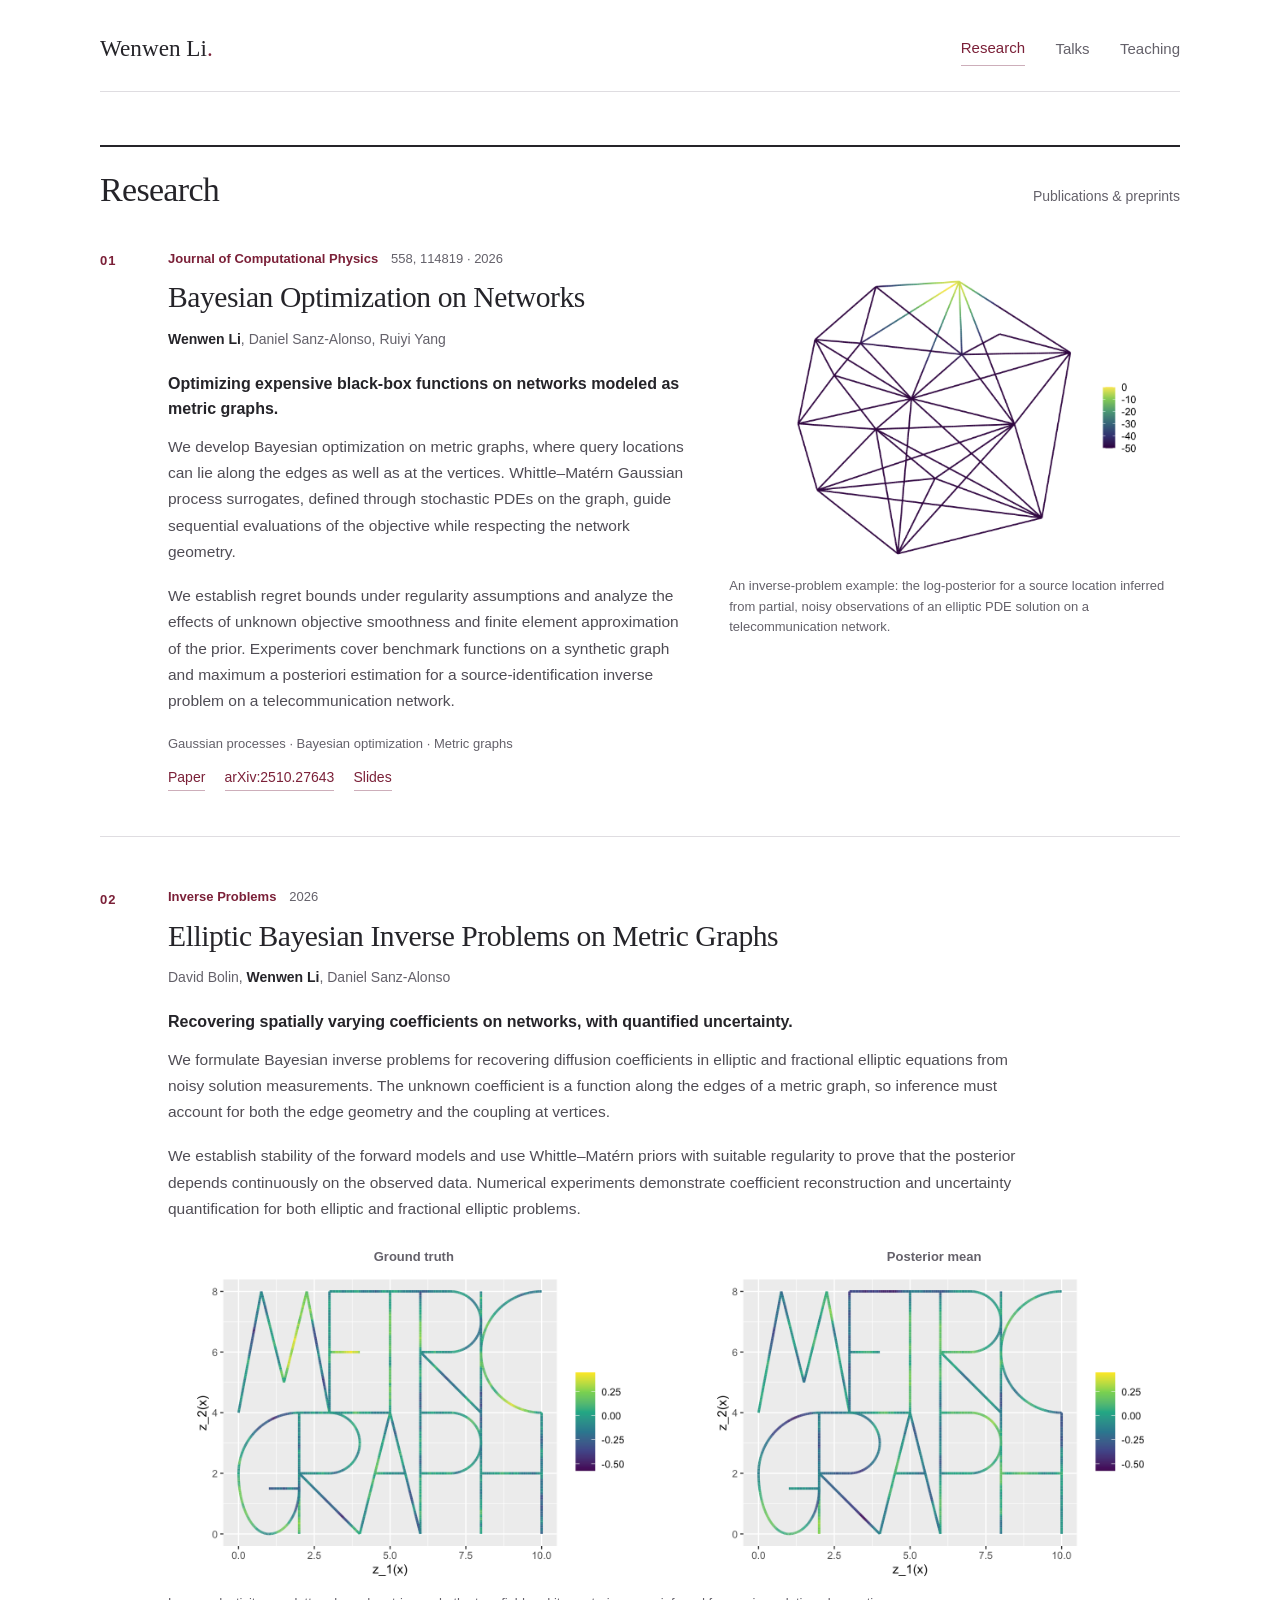
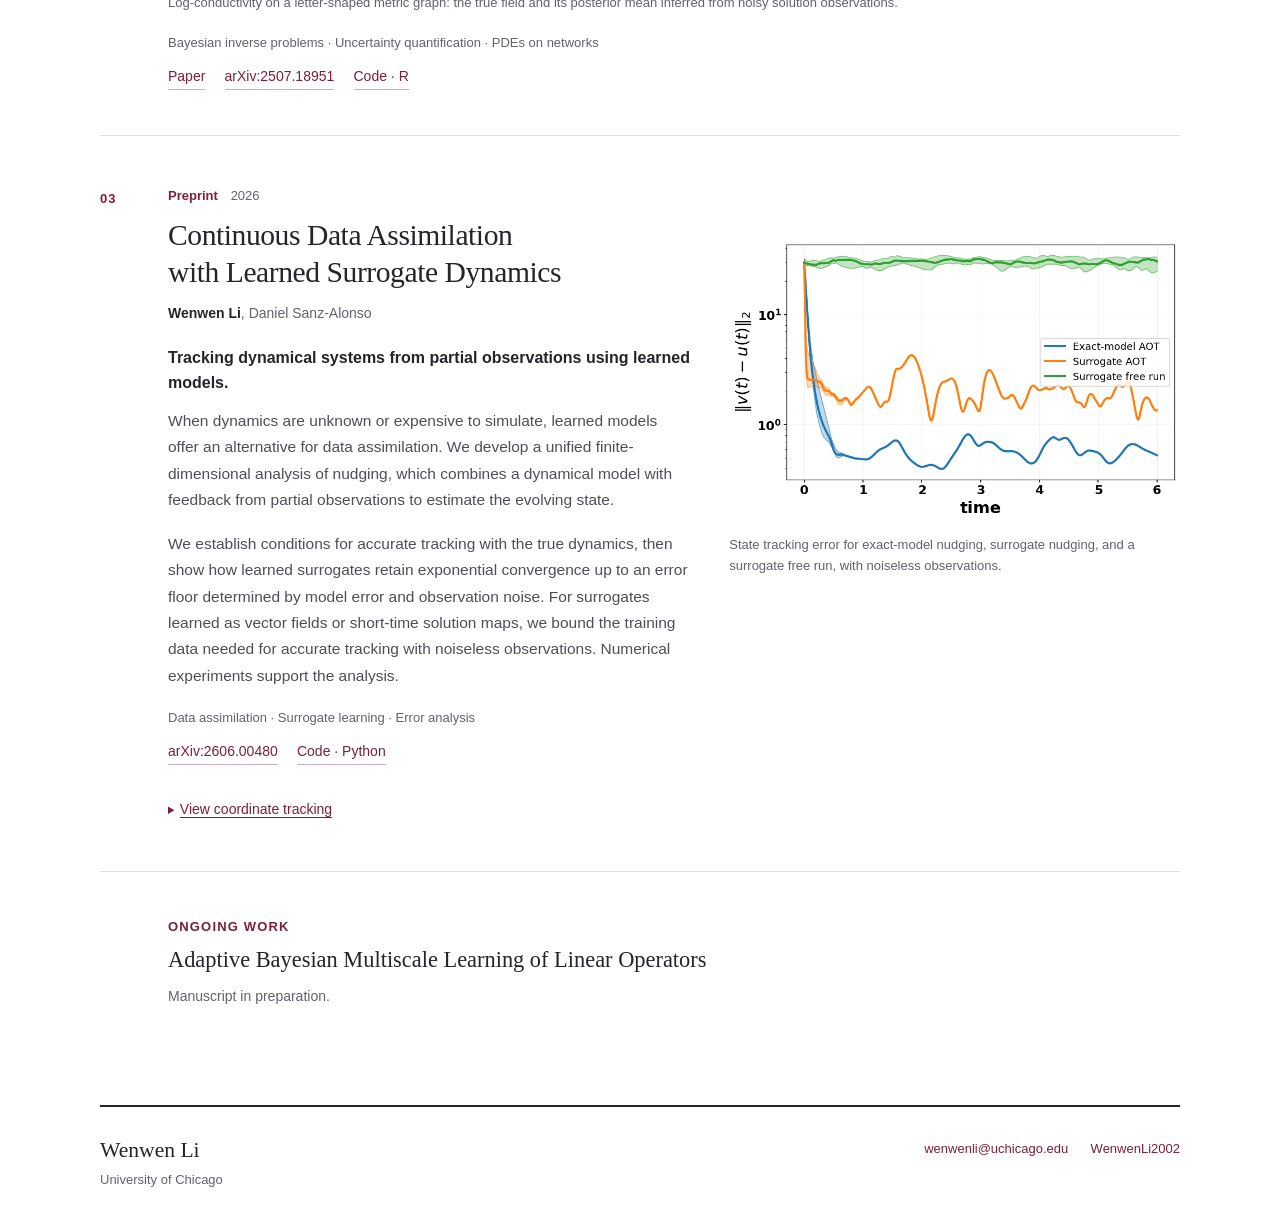
==== commit 3d4d2311: "Clarify research contributions from paper abstracts" ====
--- a/research.html
+++ b/research.html
@@ -43,8 +43,8 @@
               <p class="venue"><a href="https://www.sciencedirect.com/science/article/abs/pii/S0021999126001695" target="_blank" rel="noopener">Journal of Computational Physics</a><span>558, 114819 · 2026</span></p>
               <h2 id="bo-title">Bayesian Optimization on Networks</h2>
               <p class="authors"><strong>Wenwen Li</strong>, <a href="https://sites.google.com/a/uchicago.edu/sanz-alonso/" target="_blank" rel="noopener">Daniel Sanz-Alonso</a>, <a href="https://ruiyiyang.github.io/" target="_blank" rel="noopener">Ruiyi Yang</a></p>
-              <p class="takeaway">Bayesian optimization for functions defined on metric graphs.</p>
-              <p class="description">We construct Bayesian optimization algorithms using Whittle–Matérn Gaussian process priors on metric graphs. We establish regret bounds and analyze unknown objective smoothness and finite element approximations of the prior. Numerical examples include benchmark functions and source-location inference on a telecommunication network.</p>
+              <p class="takeaway">Optimizing expensive black-box functions on networks modeled as metric graphs.</p>
+              <p class="description">We develop Bayesian optimization on metric graphs, where query locations can lie along the edges as well as at the vertices. Whittle–Matérn Gaussian process surrogates, defined through stochastic PDEs on the graph, guide sequential evaluations of the objective while respecting the network geometry.</p><p class="description">We establish regret bounds under regularity assumptions and analyze the effects of unknown objective smoothness and finite element approximation of the prior. Experiments cover benchmark functions on a synthetic graph and maximum a posteriori estimation for a source-identification inverse problem on a telecommunication network.</p>
               <p class="topics">Gaussian processes · Bayesian optimization · Metric graphs</p>
               <div class="paper-links">
                 <a href="https://www.sciencedirect.com/science/article/abs/pii/S0021999126001695" target="_blank" rel="noopener">Paper</a>
@@ -53,10 +53,10 @@
               </div>
             </div>
             <figure class="research-figure network-figure">
-              <button class="figure-button" data-figure="assets/bo-network.png" data-caption="Log-posterior for source-location inference on a telecommunication network. The unknown location varies continuously along the network’s edges." aria-label="Enlarge the network log-posterior figure">
+              <button class="figure-button" data-figure="assets/bo-network.png" data-caption="Log-posterior for the source-identification experiment on a telecommunication network. Bayesian optimization seeks its maximizer to compute a maximum a posteriori estimate from partial, noisy observations of an elliptic PDE solution." aria-label="Enlarge the network log-posterior figure">
                 <img src="assets/bo-network.png" alt="Telecommunication metric graph colored by the source-location log-posterior, with colorbar from minus 50 to zero" width="455" height="357" loading="lazy">
               </button>
-              <figcaption>Source-location log-posterior on a telecommunication network. The unknown location varies along its edges.</figcaption>
+              <figcaption>An inverse-problem example: the log-posterior for a source location inferred from partial, noisy observations of an elliptic PDE solution on a telecommunication network.</figcaption>
             </figure>
           </div>
         </div>
@@ -70,8 +70,8 @@
             <h2 id="elliptic-title">Elliptic Bayesian Inverse Problems on Metric Graphs</h2>
             <p class="authors"><a href="https://www.kaust.edu.sa/en/study/faculty/david-bolin" target="_blank" rel="noopener">David Bolin</a>, <strong>Wenwen Li</strong>, <a href="https://sites.google.com/a/uchicago.edu/sanz-alonso/" target="_blank" rel="noopener">Daniel Sanz-Alonso</a></p>
           </div>
-          <p class="takeaway">Bayesian inference for diffusion coefficients in elliptic equations on metric graphs.</p>
-          <p class="description wide-copy">We study the recovery of diffusion coefficients from noisy observations of solutions to elliptic and fractional elliptic equations on metric graphs. We establish well-posedness using forward-model stability and Whittle–Matérn priors, and compute posterior reconstructions with finite element methods and MCMC.</p>
+          <p class="takeaway">Recovering spatially varying coefficients on networks, with quantified uncertainty.</p>
+          <p class="description wide-copy">We formulate Bayesian inverse problems for recovering diffusion coefficients in elliptic and fractional elliptic equations from noisy solution measurements. The unknown coefficient is a function along the edges of a metric graph, so inference must account for both the edge geometry and the coupling at vertices.</p><p class="description wide-copy">We establish stability of the forward models and use Whittle–Matérn priors with suitable regularity to prove that the posterior depends continuously on the observed data. Numerical experiments demonstrate coefficient reconstruction and uncertainty quantification for both elliptic and fractional elliptic problems.</p>
           <div class="paired-figures">
             <figure class="research-figure">
               <p class="figure-label">Ground truth</p>
@@ -104,8 +104,8 @@
               <p class="venue">Preprint<span>2026</span></p>
               <h2 id="cda-title">Continuous Data Assimilation with Learned Surrogate Dynamics</h2>
               <p class="authors"><strong>Wenwen Li</strong>, <a href="https://sites.google.com/a/uchicago.edu/sanz-alonso/" target="_blank" rel="noopener">Daniel Sanz-Alonso</a></p>
-              <p class="takeaway">Error analysis for data assimilation with learned dynamical models.</p>
-              <p class="description">We study nudging algorithms that use learned vector fields or short-time solution maps in place of the true dynamics. In a finite-dimensional setting, we derive tracking error bounds that account for surrogate approximation error and observation noise. We also quantify training-data requirements for accurate tracking with noiseless observations.</p>
+              <p class="takeaway">Tracking dynamical systems from partial observations using learned models.</p>
+              <p class="description">When dynamics are unknown or expensive to simulate, learned models offer an alternative for data assimilation. We develop a unified finite-dimensional analysis of nudging, which combines a dynamical model with feedback from partial observations to estimate the evolving state.</p><p class="description">We establish conditions for accurate tracking with the true dynamics, then show how learned surrogates retain exponential convergence up to an error floor determined by model error and observation noise. For surrogates learned as vector fields or short-time solution maps, we bound the training data needed for accurate tracking with noiseless observations. Numerical experiments support the analysis.</p>
               <p class="topics">Data assimilation · Surrogate learning · Error analysis</p>
               <div class="paper-links">
                 <a href="https://arxiv.org/abs/2606.00480" target="_blank" rel="noopener">arXiv:2606.00480</a>
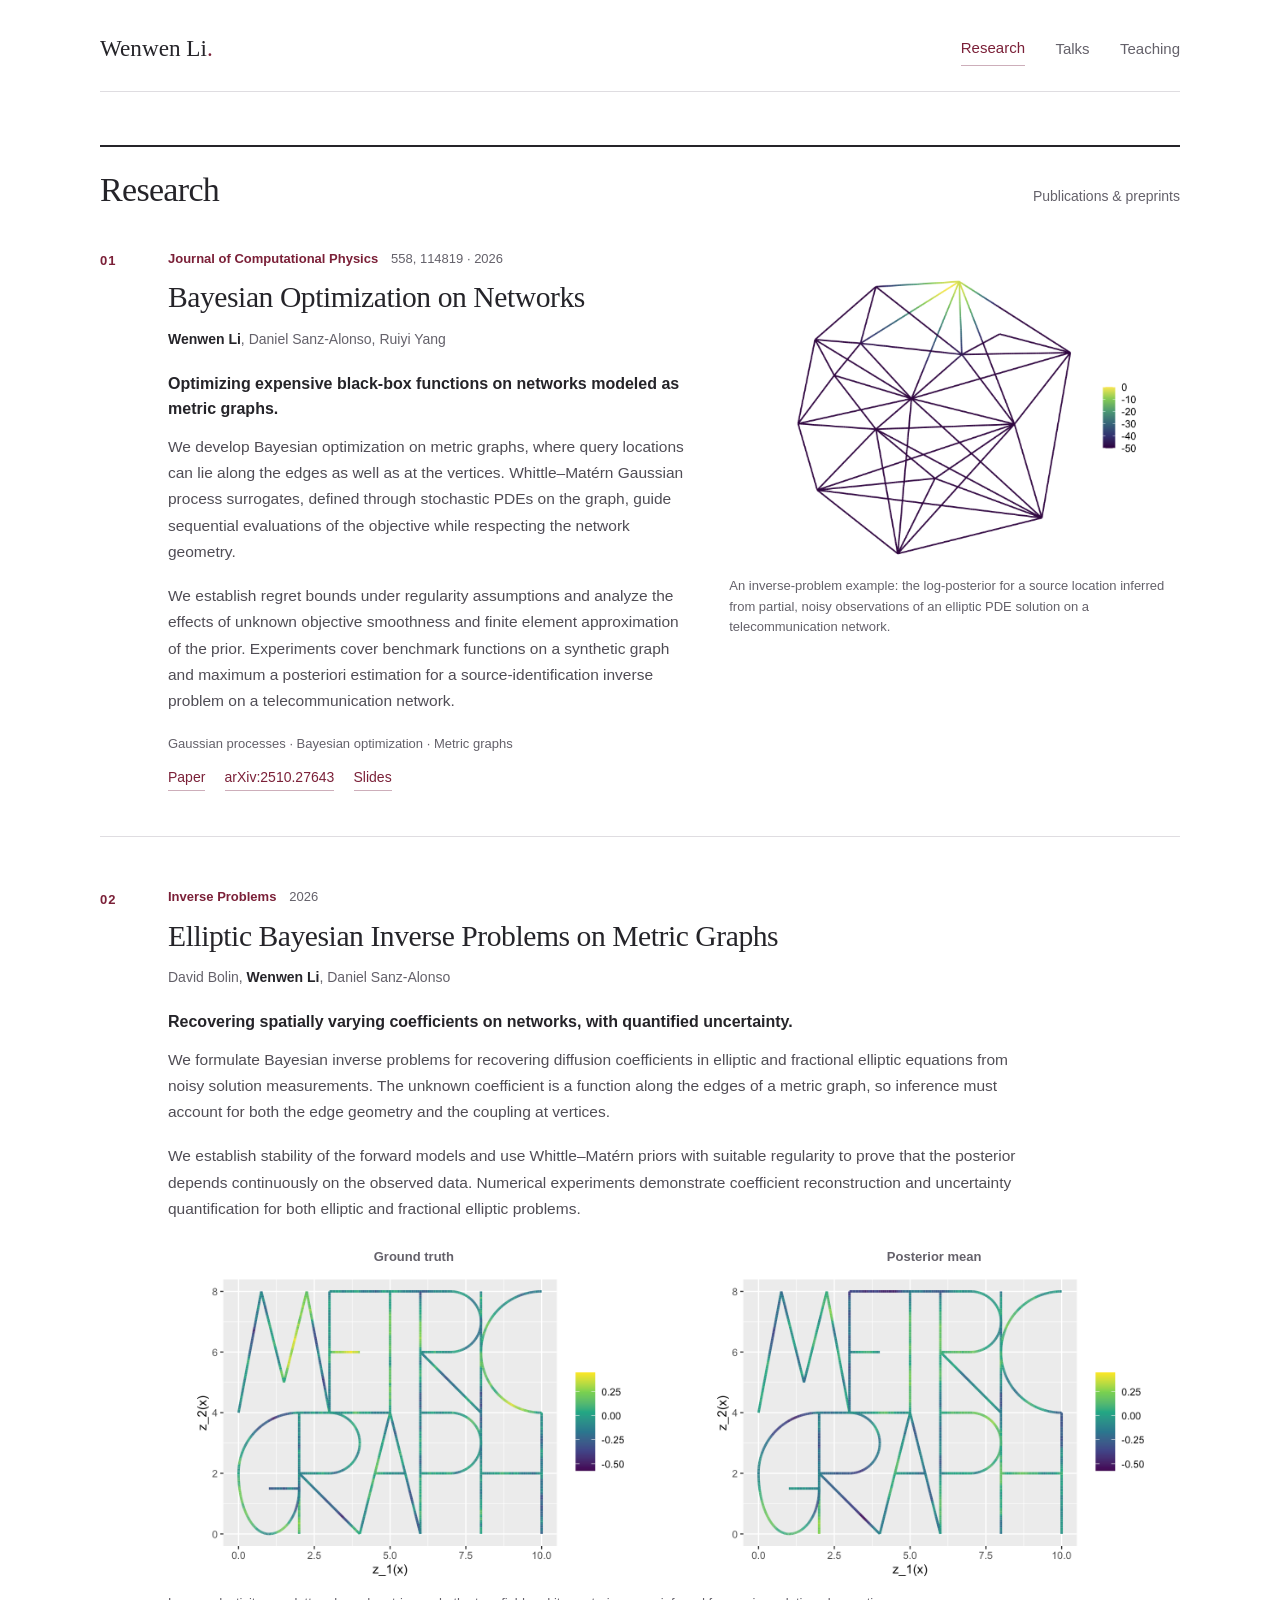
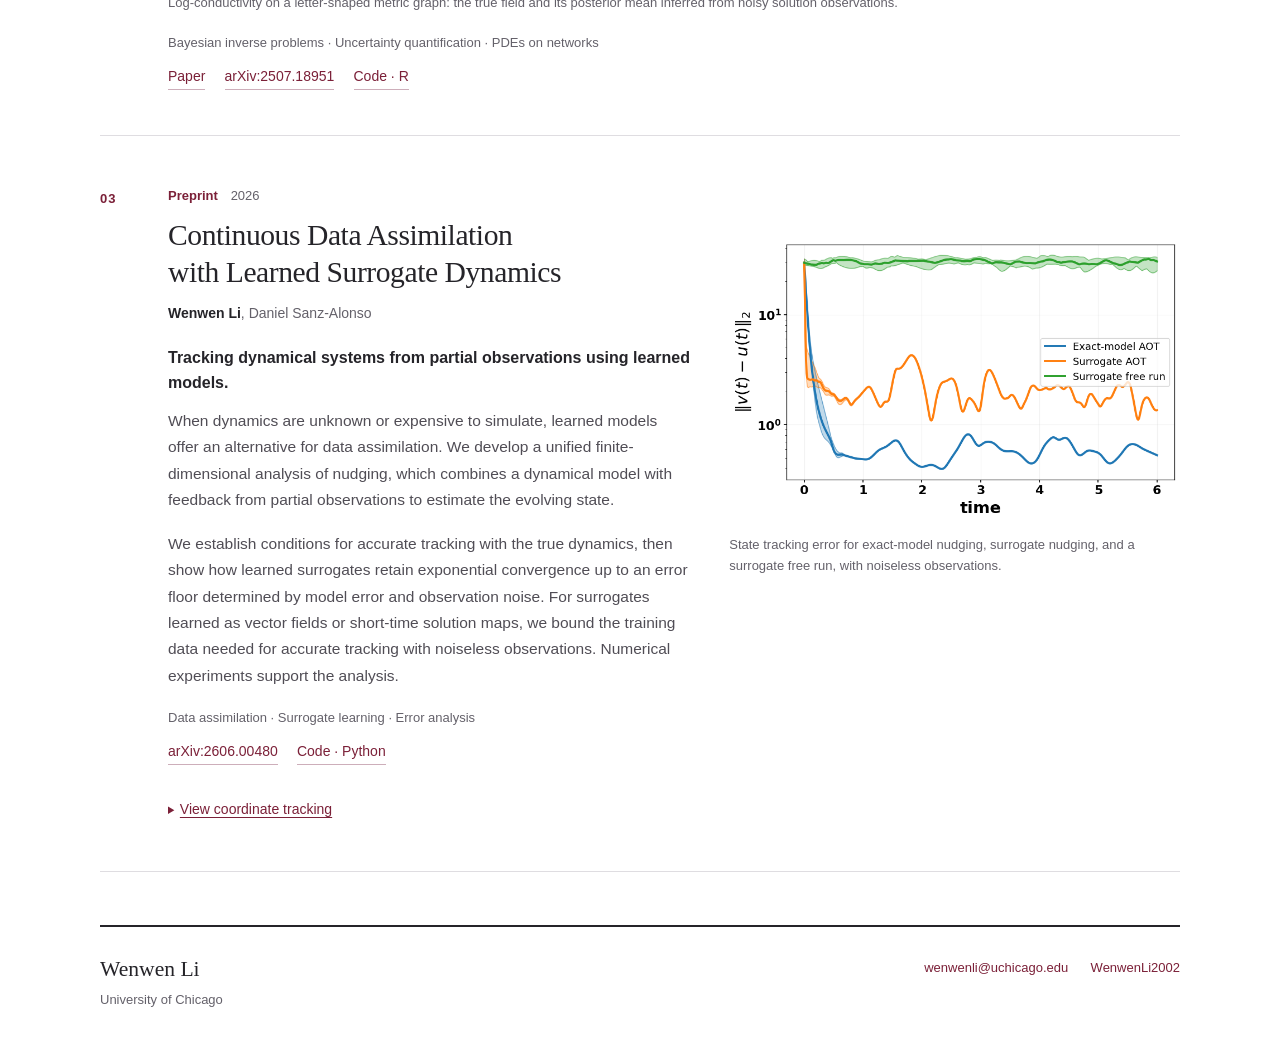
==== commit 93b09ec9: "Remove unpublished research from public website" ====
--- a/research.html
+++ b/research.html
@@ -130,12 +130,6 @@
           </details>
         </div>
       </article>
-
-      <div class="ongoing-work">
-        <p class="eyebrow">Ongoing work</p>
-        <h2>Adaptive Bayesian Multiscale Learning of Linear Operators</h2>
-        <p class="muted">Manuscript in preparation.</p>
-      </div>
     </section>
   </main>
   <footer class="wrap site-footer">
--- a/styles.css
+++ b/styles.css
@@ -69,11 +69,7 @@
 .paired-figures{display:grid;grid-template-columns:1fr 1fr;gap:28.8px;margin-top:24px}
 .figure-label{font-size:13px;font-weight:600;color:var(--muted);margin-bottom:5.6px;text-align:center}
 .shared-caption{max-width:860px;margin-top:11.2px}
-.ongoing-work{margin-left:calc(40px + 28px);padding-bottom:44.8px}
-.ongoing-work h2{font-size:22.4px;margin-bottom:10.4px}
-.ongoing-work .eyebrow{margin-bottom:9.6px}
 .muted{color:var(--muted)}
-.ongoing-work .muted{font-size:14px;margin:0}
 .lower-section{margin-top:38.4px}
 .lower-section .section-heading{border-top:1px solid var(--line);margin-bottom:14.4px;padding-top:22.4px}
 .talk-list,.teaching-list{list-style:none;margin:0;padding:0}
@@ -108,7 +104,6 @@
 .research-grid{gap:28.8px;grid-template-columns:1.05fr 1fr}
 .publication{gap:17.6px;grid-template-columns:28px minmax(0,1fr)}
 .publication h2{font-size:26.4px}
-.ongoing-work{margin-left:calc(28px + 17.6px)}
 .section-heading{flex-wrap:wrap}
 .section-heading>p{font-size:13px}
 .background-grid{gap:32px}}
@@ -138,8 +133,6 @@
 .paired-figures img{width:100%}
 .experiment-content{grid-template-columns:1fr;gap:16px}
 .small-result{max-width:270px;margin-inline:auto}
-.ongoing-work{margin-left:0;padding-bottom:19.2px}
-.ongoing-work h2{font-size:20.8px}
 .talk-list li{gap:16px}
 .talk-list time{font-size:12px}
 .teaching-list li{grid-template-columns:78px minmax(0,1fr);gap:12.8px}
